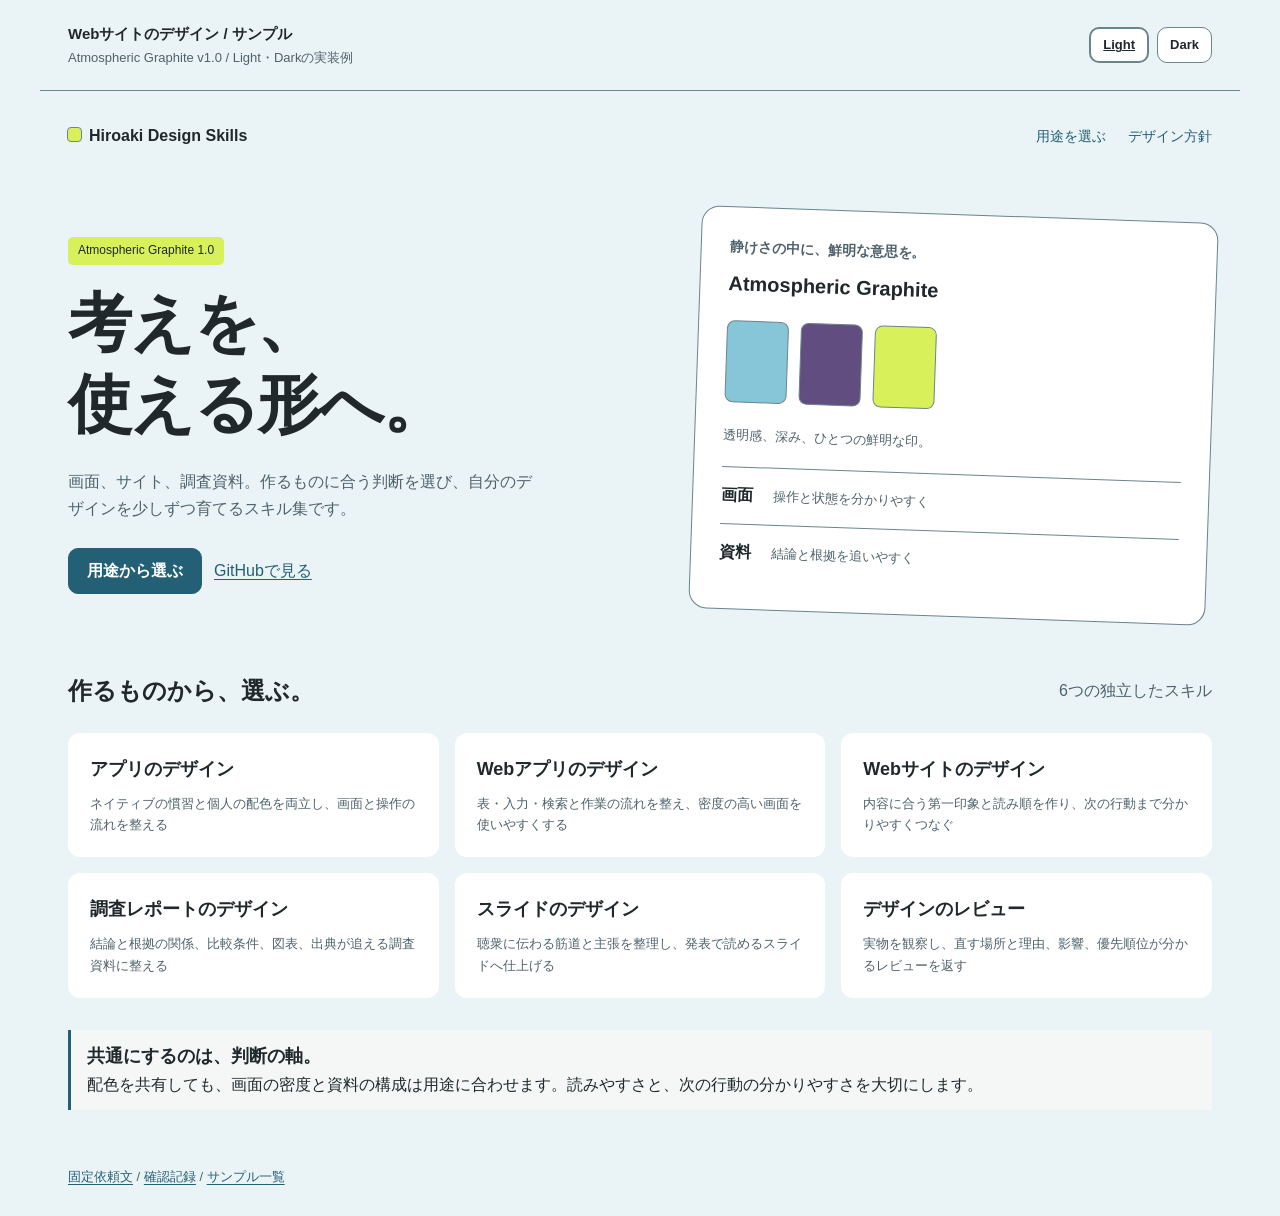
==== samples/hiro-design-website/index.html @ 4c4f809e "feat: add Atmospheric Graphite design skills" ====
<!doctype html>
<html lang="ja" data-theme="light"><head><meta charset="utf-8"><meta name="viewport" content="width=device-width, initial-scale=1"><title>Webサイトのデザイン / サンプル — Hiroaki Design Skills</title><script>document.documentElement.dataset.theme=new URLSearchParams(location.search).get('theme')==='dark'?'dark':'light';</script><style>
/* Generated from source/foundations/colors.json. State colors remain undecided. */
:root, [data-theme="light"] {
  --color-background: #EAF3F6;
  --color-surface: #FFFFFF;
  --color-surface-raised: #F4F7F6;
  --color-text-primary: #20282B;
  --color-text-secondary: #4F626B;
  --color-action-primary: #235F75;
  --color-on-action-primary: #FFFFFF;
  --color-accent: #D8F15A;
  --color-expression-plum: #624D80;
  --color-expression-sky: #87C6D8;
  --color-outline-strong: #6A858C;
  --color-focus: #714994;
  --color-success: #21614E;
  --color-warning: #7B4F00;
  --color-error: #A82B41;
  --color-on-accent: var(--color-text-primary);
  color-scheme: light;
}
[data-theme="dark"] {
  --color-background: #221C2C;
  --color-surface: #302838;
  --color-surface-raised: #3B3444;
  --color-text-primary: #F6F0EB;
  --color-text-secondary: #CAC0D4;
  --color-action-primary: #B9A1DE;
  --color-on-action-primary: #221C2C;
  --color-accent: #D8F15A;
  --color-expression-plum: #B9A1DE;
  --color-expression-sky: #9ED8E5;
  --color-outline-strong: #9A8BA8;
  --color-focus: #D8F15A;
  --color-success: #95E0BD;
  --color-warning: #F8C77E;
  --color-error: #FF94A5;
  --color-on-accent: var(--color-on-action-primary);
  color-scheme: dark;
}
@media (prefers-color-scheme: dark) {
  :root:not([data-theme]) {
  --color-background: #221C2C;
  --color-surface: #302838;
  --color-surface-raised: #3B3444;
  --color-text-primary: #F6F0EB;
  --color-text-secondary: #CAC0D4;
  --color-action-primary: #B9A1DE;
  --color-on-action-primary: #221C2C;
  --color-accent: #D8F15A;
  --color-expression-plum: #B9A1DE;
  --color-expression-sky: #9ED8E5;
  --color-outline-strong: #9A8BA8;
  --color-focus: #D8F15A;
  --color-success: #95E0BD;
  --color-warning: #F8C77E;
  --color-error: #FF94A5;
  --color-on-accent: var(--color-on-action-primary);
  color-scheme: dark;
  }
}
*{box-sizing:border-box}html{scroll-behavior:auto}body{margin:0;background:var(--color-background);color:var(--color-text-primary);font-family:-apple-system,BlinkMacSystemFont,"Hiragino Sans","Noto Sans CJK JP",sans-serif;line-height:1.65}button,input,select{font:inherit}button,a,input,select{touch-action:manipulation}a{color:var(--color-action-primary);text-underline-offset:.2em}button{cursor:pointer}button:disabled{cursor:default;border-style:dashed}button,input,select{min-height:44px}button,input,select,.button{border:1px solid var(--color-outline-strong);border-radius:10px}button,.button{background:var(--color-surface);color:var(--color-text-primary);padding:9px 18px;font-weight:600;text-decoration:none;display:inline-flex;align-items:center;justify-content:center;gap:8px}input,select{background:var(--color-surface);color:var(--color-text-primary);padding:9px 12px;max-width:100%}input::placeholder{color:var(--color-text-secondary)}input[type=checkbox]{min-height:24px;width:24px;height:24px;accent-color:var(--color-action-primary);flex:none}button.primary,.button.primary{background:var(--color-action-primary);color:var(--color-on-action-primary);border-color:var(--color-action-primary)}:focus-visible{outline:3px solid var(--color-focus);outline-offset:4px}button:hover,a.button:hover{text-decoration:underline}button:active,.button:active{transform:translateY(1px)}h1,h2,h3,p{margin:0}h1{font-size:clamp(26px,3.2vw,42px);line-height:1.35;letter-spacing:-.035em}h2{font-size:24px;line-height:1.5}h3{font-size:18px}p+p{margin-top:12px}small,.muted{color:var(--color-text-secondary)}strong{font-weight:650}.number{font-variant-numeric:tabular-nums}.sample-bar{max-width:1200px;margin:auto;padding:22px 28px;display:flex;align-items:center;justify-content:space-between;gap:16px;border-bottom:1px solid var(--color-outline-strong)}.sample-bar p{font-size:13px;color:var(--color-text-secondary)}.sample-bar strong{display:block;font-size:15px}.theme-controls{display:flex;gap:8px;flex:none}.theme-controls button{font-size:13px;min-height:36px;padding:5px 12px}.theme-controls [aria-pressed=true]{border-width:2px;text-decoration:underline}.sample-main{max-width:1200px;margin:0 auto;padding:32px 28px 40px}.sample-footer{max-width:1200px;margin:0 auto;padding:16px 28px 28px;color:var(--color-text-secondary);font-size:13px}.brand-mark{display:inline-block;width:13px;height:13px;border-radius:3px;background:var(--color-accent);outline:1px solid var(--color-outline-strong);margin-right:8px}.brand-tag{display:inline-flex;align-items:center;gap:8px;font-size:12px;color:var(--color-on-accent);background:var(--color-accent);padding:4px 10px;border-radius:5px}.section-label{color:var(--color-expression-plum);font-size:14px;font-weight:600}.stack{display:grid;gap:16px}.row{display:flex;align-items:center;gap:12px}.between{justify-content:space-between}.page-heading{display:flex;align-items:flex-start;justify-content:space-between;gap:20px;margin-bottom:26px}.page-heading p{margin-top:10px;color:var(--color-text-secondary)}.panel{background:var(--color-surface);border-radius:16px;padding:24px}.subtle-panel{background:var(--color-surface-raised);border-radius:12px;padding:18px}.divider{border:0;border-top:1px solid var(--color-outline-strong);margin:24px 0}.demo-controls{display:flex;align-items:center;gap:12px;margin:0 0 24px;flex-wrap:wrap;font-size:14px}.demo-controls p{color:var(--color-text-secondary)}.notice{border-left:3px solid var(--color-action-primary);padding:12px 16px;background:var(--color-surface-raised)}.state-box{padding:26px 18px;border:1px solid var(--color-outline-strong);border-radius:12px}.state-box p{margin-top:8px;color:var(--color-text-secondary)}.error{color:var(--color-error)}[hidden]{display:none!important}label{display:block;font-weight:600;font-size:14px}label input:not([type=checkbox]),label select{display:block;width:100%;margin-top:7px}.field{display:grid;gap:6px}.progress{height:6px;border-radius:4px;border:1px solid var(--color-outline-strong);background:var(--color-surface-raised);overflow:hidden}.progress>span{display:block;height:100%;background:var(--color-action-primary)}.status{display:inline-flex;gap:7px;align-items:center;color:var(--color-text-secondary);font-size:13px;white-space:nowrap}.status:before{content:"";display:inline-block;width:6px;height:6px;border-radius:50%;background:currentColor}.status[data-status=進行中]{color:var(--color-action-primary)}.status[data-status=確認待ち]{color:var(--color-warning)}dialog{border:1px solid var(--color-outline-strong);border-radius:16px;background:var(--color-surface);color:var(--color-text-primary);padding:28px;max-width:calc(100% - 32px);width:440px}dialog form{display:grid;gap:20px}dialog h2{font-size:22px}dialog::backdrop{background:var(--color-background);opacity:.85}.dialog-actions{display:flex;justify-content:flex-end;gap:12px}.live-message{color:var(--color-text-secondary);font-size:14px;min-height:24px}.phones{display:grid;grid-template-columns:repeat(2,minmax(0,360px));justify-content:center;gap:60px}.phone{background:var(--color-surface);border:2px solid var(--color-outline-strong);border-radius:30px;padding:20px;min-width:0}.phone-top{display:flex;justify-content:space-between;font-size:12px;margin-bottom:25px}.phone h1,.phone h2{font-size:26px;letter-spacing:-.025em}.phone .intro{font-size:13px;color:var(--color-text-secondary);margin-top:7px}.project-list{list-style:none;margin:18px 0 0;padding:0}.project-list li+li{border-top:1px solid var(--color-outline-strong)}.project-choice{border:0;padding:18px 0;width:100%;text-align:left;display:grid;gap:7px;justify-content:stretch;background:transparent;font-size:15px}.project-choice>small{font-size:13px;font-weight:400}.project-choice .row{gap:14px}.project-choice .progress{flex:1}.phone-footer{display:flex;justify-content:space-between;gap:16px;border-top:1px solid var(--color-outline-strong);padding-top:17px;margin-top:22px}.phone-footer a{font-size:14px}.phone .detail-title{font-size:25px;line-height:1.5;margin:14px 0 10px;overflow-wrap:anywhere}.phone .subtle-panel{margin:22px 0}.task-list{list-style:none;margin:14px 0 22px;padding:0;display:grid;gap:12px}.task-list label{display:flex;gap:10px;align-items:flex-start;font-weight:400;font-size:14px}.phone .primary{width:100%}.phone-caption{margin:12px 0 0;color:var(--color-text-secondary);font-size:13px}.workspace{display:grid;grid-template-columns:190px minmax(0,1fr);border:1px solid var(--color-outline-strong);border-radius:18px;overflow:hidden;background:var(--color-surface)}.sidebar{padding:26px 20px;background:var(--color-surface-raised)}.sidebar nav{display:grid;gap:16px;margin-top:30px}.sidebar a{font-size:14px}.sidebar strong{font-size:18px}.workspace-content{padding:28px;min-width:0}.workspace-content h1{font-size:29px}.stats{display:flex;gap:36px;margin:24px 0;padding-bottom:22px;border-bottom:1px solid var(--color-outline-strong)}.stats dt{font-size:12px;color:var(--color-text-secondary)}.stats dd{font-size:29px;font-weight:600;margin:4px 0 0}.filters{display:flex;gap:12px;align-items:flex-end;flex-wrap:wrap}.filters .field{flex:1;min-width:170px}.filters .field:last-of-type{flex:0 1 160px}.table-scroll{overflow:auto;margin-top:18px}.table-scroll table{min-width:660px}table{border-collapse:collapse;width:100%;text-align:left;font-size:14px}th{font-weight:600;color:var(--color-text-secondary);font-size:12px;background:var(--color-surface-raised)}th,td{padding:13px 10px;border-bottom:1px solid var(--color-outline-strong)}td .progress{width:70px}td label{display:flex;gap:10px;align-items:center;font-weight:500;font-size:14px;min-width:220px}td .row{justify-content:flex-end}th.num,td.num{text-align:right;font-variant-numeric:tabular-nums}.table-tools{display:flex;gap:12px;align-items:center;justify-content:space-between;margin-top:18px}.table-tools button{font-size:13px}.site-nav{display:flex;justify-content:space-between;align-items:center;gap:20px}.site-nav a{text-decoration:none}.site-nav .links{display:flex;gap:22px;font-size:14px}.site-hero{display:grid;grid-template-columns:1.1fr 1fr;align-items:center;gap:58px;padding:64px 0 56px}.site-hero h1{font-size:clamp(36px,5vw,64px);line-height:1.27;margin:18px 0 24px}.site-hero p{max-width:29em;color:var(--color-text-secondary)}.site-hero .row{margin-top:26px;flex-wrap:wrap}.palette-board{background:var(--color-surface);border:1px solid var(--color-outline-strong);border-radius:18px;padding:28px;transform:rotate(2deg)}.palette-board h2{font-size:20px}.swatches{display:flex;gap:12px;margin:22px 0}.swatch{width:62px;height:82px;border-radius:8px;border:1px solid var(--color-outline-strong)}.swatch.sky{background:var(--color-expression-sky)}.swatch.plum{background:var(--color-expression-plum)}.swatch.acid{background:var(--color-accent)}.palette-board .mini-row{padding:15px 0;border-top:1px solid var(--color-outline-strong);display:flex;gap:20px;align-items:center}.palette-board .mini-row span{font-size:13px;color:var(--color-text-secondary)}.skill-links{display:grid;grid-template-columns:repeat(3,minmax(0,1fr));gap:16px;margin-top:24px}.skill-link{background:var(--color-surface);padding:22px;border-radius:12px;text-decoration:none;display:block}.skill-link h3{color:var(--color-text-primary)}.skill-link p{font-size:13px;color:var(--color-text-secondary);margin-top:8px}.report{max-width:920px;margin:auto;background:var(--color-surface);padding:42px;border-radius:8px}.report h1{font-size:34px;margin:12px 0}.report .summary{font-size:20px;font-weight:600;line-height:1.6;margin:12px 0}.report-grid{display:grid;grid-template-columns:1fr 1fr;gap:36px;margin:30px 0}.report-grid h2{font-size:18px;margin-bottom:18px}.report small{font-size:12px}.bar-figure{margin:0}.bar-figure svg{display:block;width:100%;height:auto}.bar-figure text{fill:var(--color-text-primary);font-family:inherit;font-size:14px}.bar-figure .axis-label{fill:var(--color-text-secondary);font-size:11px}.bar-figure .bar-track{fill:var(--color-surface-raised);stroke:var(--color-outline-strong)}.bar-figure .bar-main{fill:var(--color-action-primary)}.bar-figure .bar-other{fill:var(--color-expression-plum)}.report-notes{font-size:13px;color:var(--color-text-secondary);border-top:1px solid var(--color-outline-strong);padding-top:22px}.report-notes h2{font-size:16px;color:var(--color-text-primary);margin-bottom:8px}.slide{aspect-ratio:16/9;background:var(--color-surface);border-radius:12px;padding:56px;position:relative;display:flex;flex-direction:column;justify-content:center;overflow:hidden}.slide h1{font-size:clamp(32px,4.8vw,62px);line-height:1.3;max-width:14em;margin:24px 0}.slide h2{font-size:clamp(24px,3.6vw,46px);margin:16px 0 30px}.slide p{max-width:35em;font-size:20px;color:var(--color-text-secondary)}.slide .slide-no{position:absolute;bottom:28px;right:32px;font-size:13px;color:var(--color-text-secondary)}.slide-columns{display:grid;grid-template-columns:repeat(3,1fr);gap:20px}.slide-columns article{border-top:3px solid var(--color-action-primary);padding-top:20px}.slide-columns h3{font-size:23px;margin-bottom:14px}.slide-columns p{font-size:16px}.slide .brand-tag{align-self:flex-start}.slide-next{margin-top:18px;display:flex;align-items:center;justify-content:center;gap:18px}.slide-next p{font-size:14px;color:var(--color-text-secondary)}.review-grid{display:grid;grid-template-columns:1fr 1fr;gap:24px;margin:24px 0}.review-box{padding:26px;background:var(--color-surface);border-radius:14px;border:1px solid var(--color-outline-strong)}.review-box h2{font-size:18px;margin-bottom:20px}.review-box .comparison{min-height:210px;padding:22px;background:var(--color-surface-raised);border-radius:10px}.comparison .mock-button{display:inline-block;padding:8px 18px;background:var(--color-action-primary);color:var(--color-on-action-primary);border-radius:8px;font-size:14px;margin-top:16px}.review-box .comparison h3{font-size:20px}.review-box .comparison p{margin-top:10px;font-size:14px}.finding-list{display:grid;gap:16px;margin:22px 0 0;padding:0;list-style:none}.finding-list li{padding:20px 24px;border-left:3px solid var(--color-action-primary);background:var(--color-surface)}.finding-list p{margin-top:8px;font-size:14px;color:var(--color-text-secondary)}.gallery-grid{display:grid;grid-template-columns:repeat(2,1fr);gap:24px}.gallery-card{background:var(--color-surface);padding:20px;border-radius:14px}.gallery-card img{display:block;width:100%;border-radius:8px;margin-bottom:14px;border:1px solid var(--color-outline-strong)}
@media(max-width:760px){.sample-bar{align-items:flex-start;flex-direction:column;padding:18px 20px}.sample-main{padding:24px 18px}.sample-footer{padding:16px 20px}.phones{grid-template-columns:minmax(0,360px);gap:24px}.workspace{grid-template-columns:minmax(0,1fr)}.sidebar{padding:16px 20px}.sidebar nav{display:flex;gap:22px;margin-top:12px}.workspace-content{padding:22px 16px}.page-heading{flex-direction:column;gap:16px}.stats{gap:26px}.site-hero{grid-template-columns:1fr;gap:36px;padding:36px 0}.site-nav{align-items:flex-start}.site-nav .links{gap:12px;font-size:12px}.skill-links{grid-template-columns:1fr}.report{padding:24px 20px}.report h1{font-size:27px}.report-grid{grid-template-columns:1fr;gap:28px}.report .summary{font-size:18px}.slide{padding:26px;aspect-ratio:auto;min-height:560px}.slide h1{font-size:38px}.slide p{font-size:17px}.slide-columns{grid-template-columns:1fr;gap:18px}.slide-columns h3{font-size:19px;margin-bottom:8px}.slide-columns p{font-size:14px}.slide h2{margin-bottom:18px}.review-grid,.gallery-grid{grid-template-columns:1fr}.review-box{padding:18px}.table-tools{align-items:flex-start;flex-direction:column}}
@media(prefers-reduced-motion:reduce){*,*:before,*:after{scroll-behavior:auto!important;animation:none!important;transition:none!important}}
@media print{.sample-bar,.sample-footer,.demo-controls,.slide-next{display:none}.sample-main{padding:0;max-width:none}.report{max-width:none;border-radius:0;padding:12mm}.report-grid{break-inside:avoid}.slide{display:flex!important;break-after:page;border-radius:0;min-height:0;aspect-ratio:16/9}.slide:last-of-type{break-after:auto}body{-webkit-print-color-adjust:exact;print-color-adjust:exact}}

.skip-link{position:absolute;top:-100px;left:16px;background:var(--color-surface);color:var(--color-action-primary);padding:10px 16px;z-index:10}.skip-link:focus{top:10px}

.phone .detail-title{text-wrap:balance}

.page-heading h1{text-wrap:balance}
@media(max-width:760px){.site-section-heading{align-items:flex-start;flex-direction:column;gap:8px}.phone .detail-title{font-size:23px}}

</style></head><body data-sample="hiro-design-website"><a class="skip-link" href="#main">本文へ移動</a><header class="sample-bar"><div><strong>Webサイトのデザイン / サンプル</strong><p>Atmospheric Graphite v1.0 / Light・Darkの実装例</p></div><div class="theme-controls" role="group" aria-label="配色モード"><button data-set-theme="light" aria-pressed="true">Light</button><button data-set-theme="dark" aria-pressed="false">Dark</button></div></header><main id="main" class="sample-main"><nav class="site-nav" aria-label="サイト内"><strong><span class="brand-mark" aria-hidden="true"></span>Hiroaki Design Skills</strong><div class="links"><a href="#skill-list">用途を選ぶ</a><a href="#principles">デザイン方針</a></div></nav>
<section class="site-hero"><div><span class="brand-tag">Atmospheric Graphite 1.0</span><h1>考えを、<br>使える形へ。</h1><p>画面、サイト、調査資料。作るものに合う判断を選び、自分のデザインを少しずつ育てるスキル集です。</p><div class="row"><a class="button primary" href="#skill-list">用途から選ぶ</a><a href="https://github.com/hiroakissh/hiroaki-design-skills">GitHubで見る</a></div></div><figure class="palette-board" aria-label="Atmospheric Graphiteの色と用途" style="margin:0"><p class="section-label">静けさの中に、鮮明な意思を。</p><h2 style="margin-top:10px">Atmospheric Graphite</h2><div class="swatches" aria-hidden="true"><div class="swatch sky"></div><div class="swatch plum"></div><div class="swatch acid"></div></div><p class="muted" style="font-size:13px">透明感、深み、ひとつの鮮明な印。</p><div class="mini-row" style="margin-top:20px"><strong>画面</strong><span>操作と状態を分かりやすく</span></div><div class="mini-row"><strong>資料</strong><span>結論と根拠を追いやすく</span></div></figure></section>
<section id="skill-list"><div class="row between site-section-heading"><h2>作るものから、選ぶ。</h2><span class="muted">6つの独立したスキル</span></div><div class="skill-links"><a class="skill-link" href="../hiro-design-app/index.html"><h3>アプリのデザイン</h3><p>ネイティブの慣習と個人の配色を両立し、画面と操作の流れを整える</p></a>
<a class="skill-link" href="../hiro-design-webapp/index.html"><h3>Webアプリのデザイン</h3><p>表・入力・検索と作業の流れを整え、密度の高い画面を使いやすくする</p></a>
<a class="skill-link" href="../hiro-design-website/index.html"><h3>Webサイトのデザイン</h3><p>内容に合う第一印象と読み順を作り、次の行動まで分かりやすくつなぐ</p></a>
<a class="skill-link" href="../hiro-design-report/index.html"><h3>調査レポートのデザイン</h3><p>結論と根拠の関係、比較条件、図表、出典が追える調査資料に整える</p></a>
<a class="skill-link" href="../hiro-design-slides/index.html"><h3>スライドのデザイン</h3><p>聴衆に伝わる筋道と主張を整理し、発表で読めるスライドへ仕上げる</p></a>
<a class="skill-link" href="../hiro-design-review/index.html"><h3>デザインのレビュー</h3><p>実物を観察し、直す場所と理由、影響、優先順位が分かるレビューを返す</p></a></div></section><section id="principles" class="notice" style="margin-top:32px"><h3>共通にするのは、判断の軸。</h3><p>配色を共有しても、画面の密度と資料の構成は用途に合わせます。読みやすさと、次の行動の分かりやすさを大切にします。</p></section>
</main><footer class="sample-footer"><a href="brief.md">固定依頼文</a> / <a href="review.md">確認記録</a> / <a href="../index.html">サンプル一覧</a></footer><script>
"use strict";

const root = document.documentElement;
const themeButtons = [...document.querySelectorAll("[data-set-theme]")];

function setTheme(theme) {
  root.dataset.theme = theme;
  themeButtons.forEach(button => button.setAttribute("aria-pressed", String(button.dataset.setTheme === theme)));
  const url = new URL(location.href);
  url.searchParams.set("theme", theme);
  history.replaceState(null, "", url);
}

themeButtons.forEach(button => button.addEventListener("click", () => setTheme(button.dataset.setTheme)));
setTheme(new URLSearchParams(location.search).get("theme") === "dark" ? "dark" : "light");

const dialog = document.querySelector("dialog");
document.querySelectorAll("[data-open-dialog]").forEach(button => button.addEventListener("click", () => dialog.showModal()));
document.querySelectorAll("[data-close-dialog]").forEach(button => button.addEventListener("click", () => dialog.close()));

const stateSelect = document.querySelector("#demo-state");
if (stateSelect) {
  stateSelect.addEventListener("change", () => {
    document.querySelectorAll("[data-list-state]").forEach(view => { view.hidden = view.dataset.listState !== stateSelect.value; });
    document.querySelector("#app-list-region").setAttribute("aria-busy", String(stateSelect.value === "loading"));
  });
}

const detailTitle = document.querySelector("#detail-title");
if (detailTitle) {
  const projectButtons = [...document.querySelectorAll("[data-project-name]")];
  const taskGroups = new Map(projectButtons.map(button => [button.dataset.projectName, JSON.parse(button.dataset.projectTasks).map(name => ({ name, done: false }))]));
  let currentProject = projectButtons[0].dataset.projectName;
  const taskList = document.querySelector("#task-list");

  function renderTasks() {
    taskList.replaceChildren();
    taskGroups.get(currentProject).forEach(task => {
      const li = document.createElement("li");
      const label = document.createElement("label");
      const checkbox = document.createElement("input");
      checkbox.type = "checkbox";
      checkbox.checked = task.done;
      checkbox.addEventListener("change", () => { task.done = checkbox.checked; });
      label.append(checkbox, document.createTextNode(task.name));
      li.append(label);
      taskList.append(li);
    });
  }

  projectButtons.forEach(button => button.addEventListener("click", () => {
    currentProject = button.dataset.projectName;
    detailTitle.textContent = currentProject;
    document.querySelector("#detail-description").textContent = button.dataset.projectDetail;
    document.querySelector("#detail-progress-value").textContent = button.dataset.projectProgress + "%";
    document.querySelector("#detail-progress-fill").style.width = button.dataset.projectProgress + "%";
    document.querySelector("#detail-meter").setAttribute("aria-valuenow", button.dataset.projectProgress);
    document.querySelector("#app-message").textContent = "";
    renderTasks();
    if (matchMedia("(max-width: 760px)").matches) {
      detailTitle.tabIndex = -1;
      detailTitle.focus();
    }
  }));

  const form = document.querySelector("#task-form");
  const input = form.elements.task;
  form.addEventListener("submit", event => {
    event.preventDefault();
    const name = input.value.trim();
    if (!name) {
      input.setCustomValidity("作業名を入力してください");
      input.reportValidity();
      return;
    }
    taskGroups.get(currentProject).push({ name, done: false });
    renderTasks();
    document.querySelector("#app-message").textContent = "「" + name + "」を追加しました";
    form.reset();
    dialog.close();
  });
  input.addEventListener("input", () => input.setCustomValidity(""));
  renderTasks();
}

const search = document.querySelector("#project-search");
if (search) {
  const filter = document.querySelector("#status-filter");
  const tbody = document.querySelector("#project-rows");
  const selectAll = document.querySelector("#select-all");
  const rows = () => [...tbody.querySelectorAll("tr")];

  function updateSelection() {
    const visible = rows().filter(row => !row.hidden);
    const checked = rows().filter(row => row.querySelector("input").checked).length;
    const visibleChecked = visible.filter(row => row.querySelector("input").checked).length;
    selectAll.checked = visible.length > 0 && visibleChecked === visible.length;
    selectAll.indeterminate = visibleChecked > 0 && visibleChecked < visible.length;
    selectAll.disabled = visible.length === 0;
    document.querySelector("#selection-count").textContent = checked + "件を選択中";
    document.querySelector("#clear-selection").disabled = checked === 0;
  }

  function applyFilter() {
    const query = search.value.trim().toLocaleLowerCase("ja");
    let count = 0;
    rows().forEach(row => {
      row.hidden = !(row.dataset.name.toLocaleLowerCase("ja").includes(query) && (filter.value === "all" || row.dataset.status === filter.value));
      if (!row.hidden) count++;
      else row.querySelector("input").checked = false;
    });
    document.querySelector("#result-count").textContent = count + "件";
    document.querySelector("#no-results").hidden = count !== 0;
    updateSelection();
  }

  search.addEventListener("input", applyFilter);
  filter.addEventListener("change", applyFilter);
  document.querySelector("#clear-filters").addEventListener("click", () => {
    search.value = "";
    filter.value = "all";
    applyFilter();
    search.focus();
  });
  selectAll.addEventListener("change", () => {
    rows().filter(row => !row.hidden).forEach(row => { row.querySelector("input").checked = selectAll.checked; });
    updateSelection();
  });
  tbody.addEventListener("change", updateSelection);
  document.querySelector("#clear-selection").addEventListener("click", () => {
    rows().forEach(row => { row.querySelector("input").checked = false; });
    updateSelection();
  });

  const form = document.querySelector("#project-form");
  const input = form.elements.project;
  form.addEventListener("submit", event => {
    event.preventDefault();
    const name = input.value.trim();
    if (!name) {
      input.setCustomValidity("プロジェクト名を入力してください");
      input.reportValidity();
      return;
    }
    const tr = document.createElement("tr");
    tr.dataset.name = name;
    tr.dataset.status = "未着手";
    const cell = document.createElement("td");
    const label = document.createElement("label");
    const checkbox = document.createElement("input");
    checkbox.type = "checkbox";
    checkbox.setAttribute("aria-label", name + "を選択");
    label.append(checkbox, document.createTextNode(name));
    cell.append(label);
    tr.append(cell);
    ["共通基盤", "未着手", "0%"].forEach((value, index) => {
      const td = document.createElement("td");
      td.textContent = value;
      if (index === 2) td.className = "num";
      tr.append(td);
    });
    tbody.append(tr);
    document.querySelector("#all-project-count").textContent = String(rows().length);
    document.querySelector("#webapp-message").textContent = "「" + name + "」を追加しました。このデモでは再読み込みすると初期データに戻ります。";
    form.reset();
    dialog.close();
    search.value = "";
    filter.value = "all";
    applyFilter();
  });
  input.addEventListener("input", () => input.setCustomValidity(""));
  applyFilter();
}

const slides = [...document.querySelectorAll("[data-slide]")];
if (slides.length) {
  let position = 0;
  const previous = document.querySelector("#previous-slide");
  const next = document.querySelector("#next-slide");
  function showSlide(index) {
    position = Math.max(0, Math.min(slides.length - 1, index));
    slides.forEach((slide, index) => { slide.hidden = index !== position; });
    document.querySelector("#slide-position").textContent = (position + 1) + " / " + slides.length;
    previous.disabled = position === 0;
    next.disabled = position === slides.length - 1;
  }
  previous.addEventListener("click", () => showSlide(position - 1));
  next.addEventListener("click", () => showSlide(position + 1));
  document.addEventListener("keydown", event => {
    if (event.altKey || event.ctrlKey || event.metaKey || /INPUT|TEXTAREA|SELECT/.test(event.target.tagName)) return;
    if (event.key === "ArrowRight") { event.preventDefault(); showSlide(position + 1); }
    if (event.key === "ArrowLeft") { event.preventDefault(); showSlide(position - 1); }
  });
  showSlide(0);
}

</script></body></html>
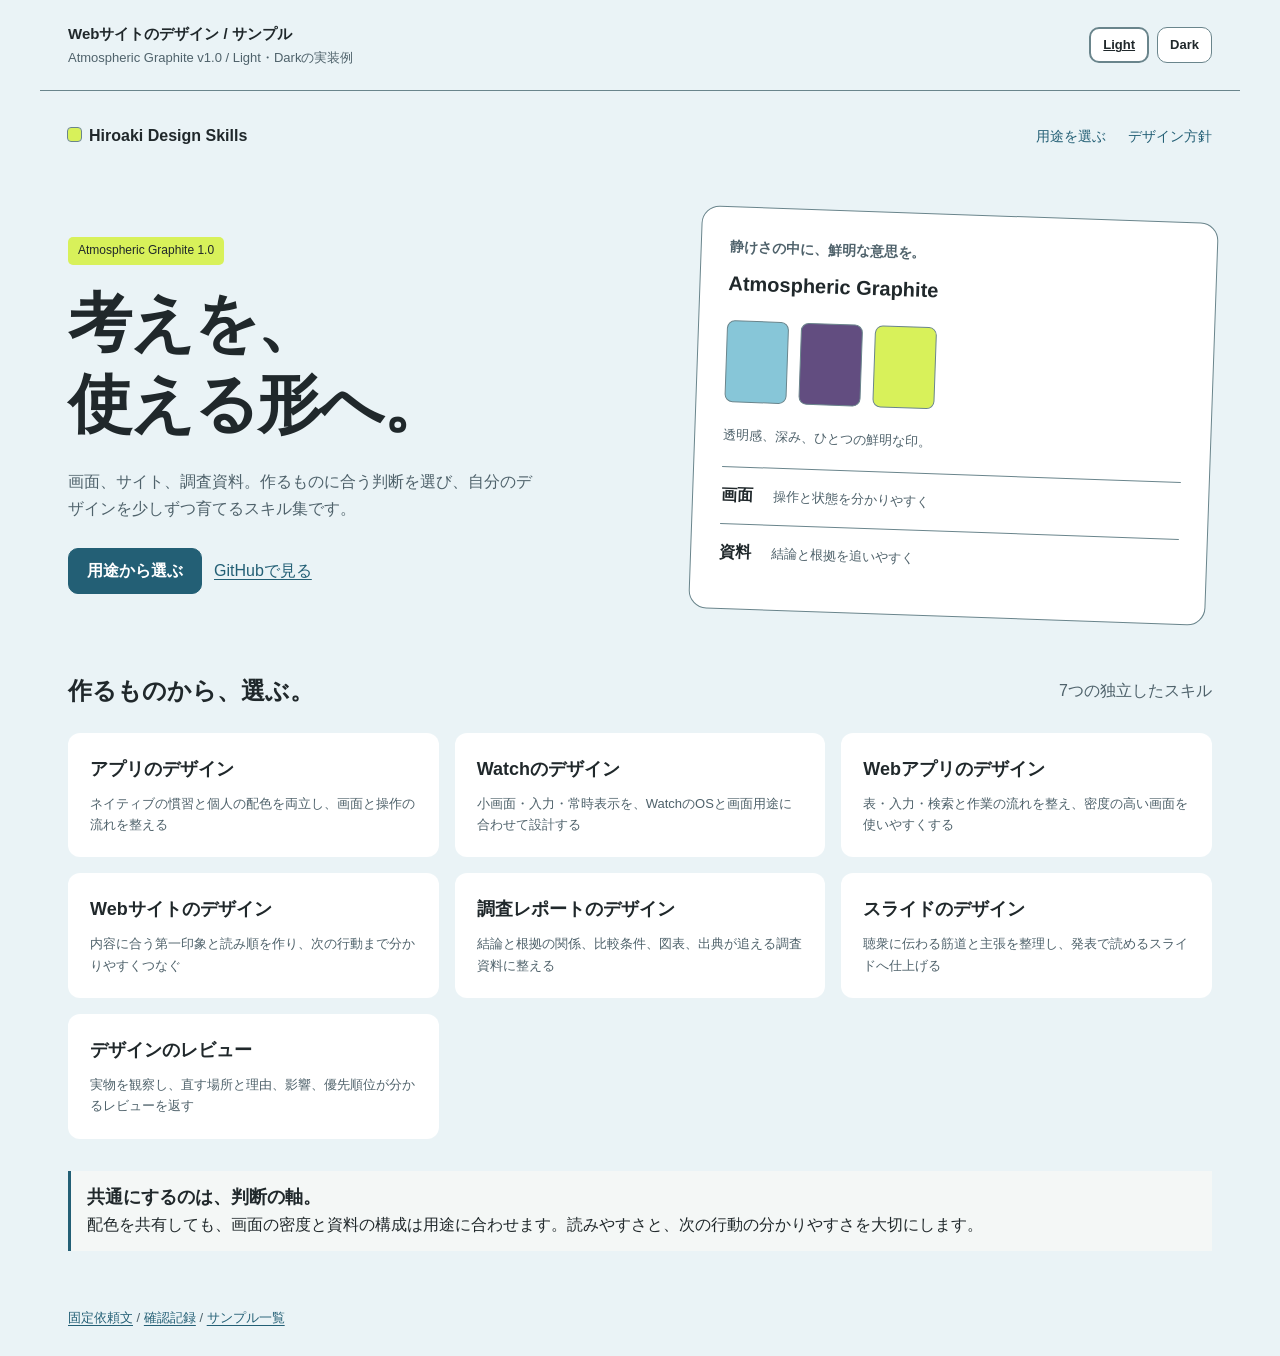
==== commit fe42a07c: "feat: add cross-platform watch design skill" ====
--- a/samples/hiro-design-website/index.html
+++ b/samples/hiro-design-website/index.html
@@ -74,7 +74,8 @@
 
 </style></head><body data-sample="hiro-design-website"><a class="skip-link" href="#main">本文へ移動</a><header class="sample-bar"><div><strong>Webサイトのデザイン / サンプル</strong><p>Atmospheric Graphite v1.0 / Light・Darkの実装例</p></div><div class="theme-controls" role="group" aria-label="配色モード"><button data-set-theme="light" aria-pressed="true">Light</button><button data-set-theme="dark" aria-pressed="false">Dark</button></div></header><main id="main" class="sample-main"><nav class="site-nav" aria-label="サイト内"><strong><span class="brand-mark" aria-hidden="true"></span>Hiroaki Design Skills</strong><div class="links"><a href="#skill-list">用途を選ぶ</a><a href="#principles">デザイン方針</a></div></nav>
 <section class="site-hero"><div><span class="brand-tag">Atmospheric Graphite 1.0</span><h1>考えを、<br>使える形へ。</h1><p>画面、サイト、調査資料。作るものに合う判断を選び、自分のデザインを少しずつ育てるスキル集です。</p><div class="row"><a class="button primary" href="#skill-list">用途から選ぶ</a><a href="https://github.com/hiroakissh/hiroaki-design-skills">GitHubで見る</a></div></div><figure class="palette-board" aria-label="Atmospheric Graphiteの色と用途" style="margin:0"><p class="section-label">静けさの中に、鮮明な意思を。</p><h2 style="margin-top:10px">Atmospheric Graphite</h2><div class="swatches" aria-hidden="true"><div class="swatch sky"></div><div class="swatch plum"></div><div class="swatch acid"></div></div><p class="muted" style="font-size:13px">透明感、深み、ひとつの鮮明な印。</p><div class="mini-row" style="margin-top:20px"><strong>画面</strong><span>操作と状態を分かりやすく</span></div><div class="mini-row"><strong>資料</strong><span>結論と根拠を追いやすく</span></div></figure></section>
-<section id="skill-list"><div class="row between site-section-heading"><h2>作るものから、選ぶ。</h2><span class="muted">6つの独立したスキル</span></div><div class="skill-links"><a class="skill-link" href="../hiro-design-app/index.html"><h3>アプリのデザイン</h3><p>ネイティブの慣習と個人の配色を両立し、画面と操作の流れを整える</p></a>
+<section id="skill-list"><div class="row between site-section-heading"><h2>作るものから、選ぶ。</h2><span class="muted">7つの独立したスキル</span></div><div class="skill-links"><a class="skill-link" href="../hiro-design-app/index.html"><h3>アプリのデザイン</h3><p>ネイティブの慣習と個人の配色を両立し、画面と操作の流れを整える</p></a>
+<a class="skill-link" href="../hiro-design-watch/index.html"><h3>Watchのデザイン</h3><p>小画面・入力・常時表示を、WatchのOSと画面用途に合わせて設計する</p></a>
 <a class="skill-link" href="../hiro-design-webapp/index.html"><h3>Webアプリのデザイン</h3><p>表・入力・検索と作業の流れを整え、密度の高い画面を使いやすくする</p></a>
 <a class="skill-link" href="../hiro-design-website/index.html"><h3>Webサイトのデザイン</h3><p>内容に合う第一印象と読み順を作り、次の行動まで分かりやすくつなぐ</p></a>
 <a class="skill-link" href="../hiro-design-report/index.html"><h3>調査レポートのデザイン</h3><p>結論と根拠の関係、比較条件、図表、出典が追える調査資料に整える</p></a>
